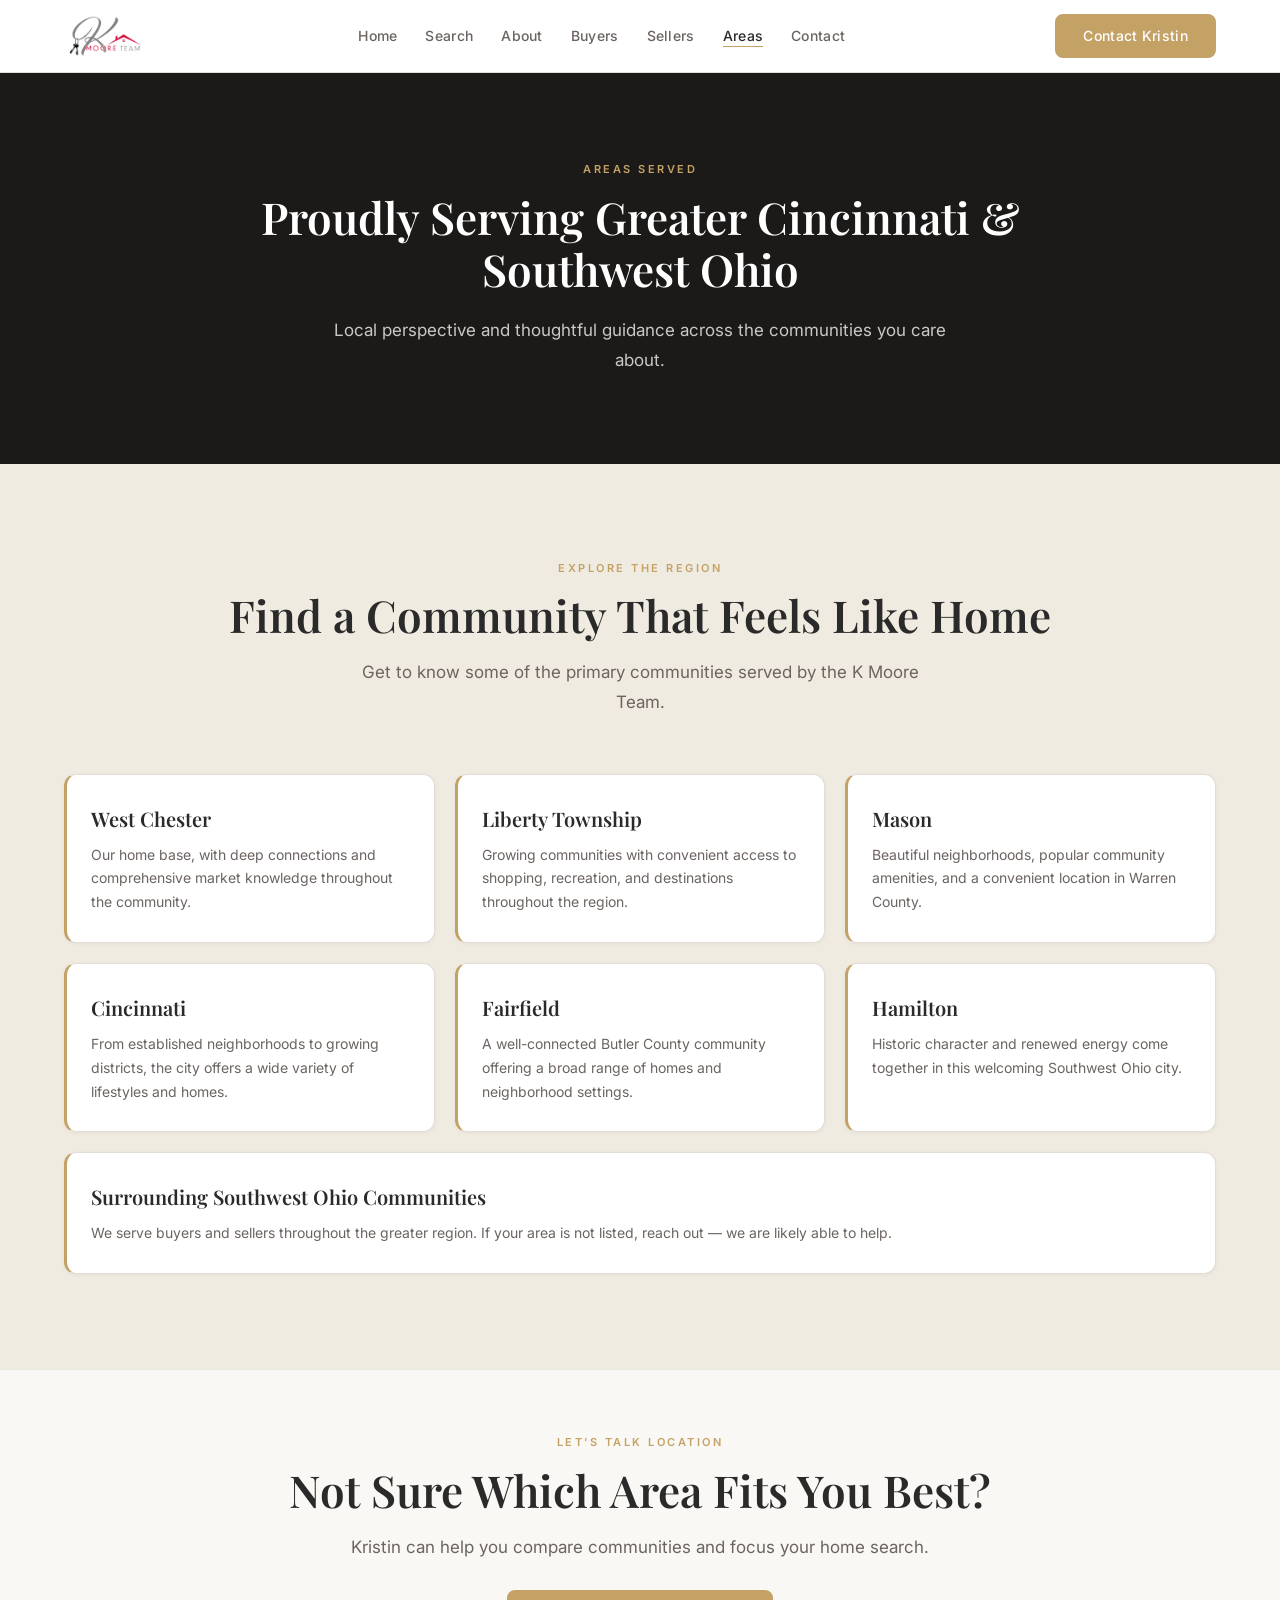
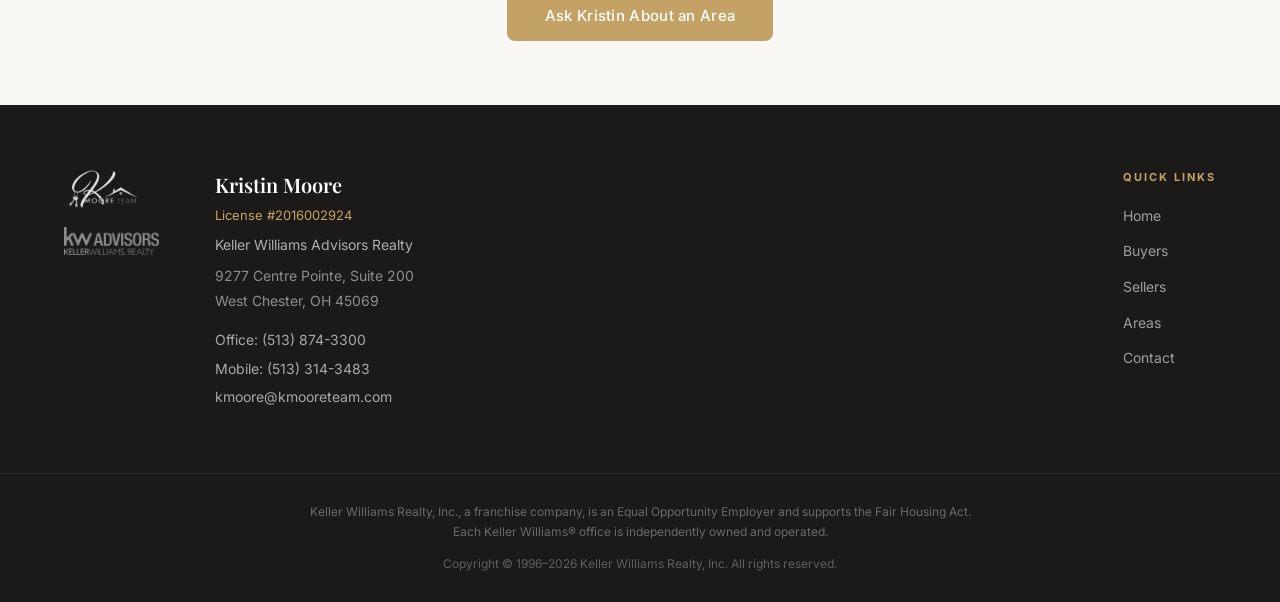
==== areas.html @ 72ccf0bd "restructure and home search upgrade" ====
<!DOCTYPE html>
<html lang="en">
<head>
  <meta charset="UTF-8"><meta name="viewport" content="width=device-width, initial-scale=1.0">
  <meta name="description" content="Explore the Greater Cincinnati and Southwest Ohio communities served by Kristin Moore and the K Moore Team.">
  <title>Areas Served | K Moore Team</title>
  <link rel="preconnect" href="https://fonts.googleapis.com"><link rel="preconnect" href="https://fonts.gstatic.com" crossorigin>
  <link href="https://fonts.googleapis.com/css2?family=Playfair+Display:wght@400;500;600;700&family=Inter:wght@300;400;500;600&display=swap" rel="stylesheet">
  <link rel="stylesheet" href="css/styles.css?v=20260805-1">
</head>
<body>
  <header class="header" id="header"><div class="container header__inner">
    <a href="index.html#home" class="header__logo" aria-label="K Moore Team — Home"><img src="Assets/KmooreteamLogo.png" alt="K Moore Team" class="logo-img"></a>
    <nav class="nav" id="nav" aria-label="Main navigation"><ul class="nav__list"><li><a href="index.html#home" class="nav__link">Home</a></li><li><a href="index.html#search" class="nav__link">Search</a></li><li><a href="index.html#about" class="nav__link">About</a></li><li><a href="buyers.html" class="nav__link">Buyers</a></li><li><a href="sellers.html" class="nav__link">Sellers</a></li><li><a href="areas.html" class="nav__link" aria-current="page">Areas</a></li><li><a href="index.html#contact" class="nav__link">Contact</a></li></ul></nav>
    <a href="index.html#contact" class="btn btn--gold header__cta">Contact Kristin</a><button class="hamburger" id="hamburger" aria-label="Toggle navigation menu" aria-expanded="false" aria-controls="nav"><span class="hamburger__line"></span><span class="hamburger__line"></span><span class="hamburger__line"></span></button>
  </div></header>
  <main>
    <section class="page-hero"><div class="container"><p class="section__eyebrow">Areas Served</p><h1 class="section__title">Proudly Serving Greater Cincinnati &amp; Southwest Ohio</h1><p class="section__subtitle">Local perspective and thoughtful guidance across the communities you care about.</p></div></section>
    <section class="areas section section--alt"><div class="container">
      <div class="section__header"><p class="section__eyebrow">Explore the Region</p><h2 class="section__title">Find a Community That Feels Like Home</h2><p class="section__subtitle">Get to know some of the primary communities served by the K Moore Team.</p></div>
      <div class="areas__grid" role="list">
        <article class="area-card" role="listitem"><h3 class="area-card__name">West Chester</h3><p class="area-card__desc">Our home base, with deep connections and comprehensive market knowledge throughout the community.</p></article>
        <article class="area-card" role="listitem"><h3 class="area-card__name">Liberty Township</h3><p class="area-card__desc">Growing communities with convenient access to shopping, recreation, and destinations throughout the region.</p></article>
        <article class="area-card" role="listitem"><h3 class="area-card__name">Mason</h3><p class="area-card__desc">Beautiful neighborhoods, popular community amenities, and a convenient location in Warren County.</p></article>
        <article class="area-card" role="listitem"><h3 class="area-card__name">Cincinnati</h3><p class="area-card__desc">From established neighborhoods to growing districts, the city offers a wide variety of lifestyles and homes.</p></article>
        <article class="area-card" role="listitem"><h3 class="area-card__name">Fairfield</h3><p class="area-card__desc">A well-connected Butler County community offering a broad range of homes and neighborhood settings.</p></article>
        <article class="area-card" role="listitem"><h3 class="area-card__name">Hamilton</h3><p class="area-card__desc">Historic character and renewed energy come together in this welcoming Southwest Ohio city.</p></article>
        <article class="area-card area-card--wide" role="listitem"><h3 class="area-card__name">Surrounding Southwest Ohio Communities</h3><p class="area-card__desc">We serve buyers and sellers throughout the greater region. If your area is not listed, reach out — we are likely able to help.</p></article>
      </div>
    </div></section>
    <section class="page-cta"><div class="container"><p class="section__eyebrow">Let’s Talk Location</p><h2 class="section__title">Not Sure Which Area Fits You Best?</h2><p class="section__subtitle">Kristin can help you compare communities and focus your home search.</p><a href="index.html#contact" class="btn btn--gold btn--lg">Ask Kristin About an Area</a></div></section>
  </main>
  <footer class="footer" aria-label="Site footer"><div class="footer__main"><div class="container footer__main-inner">
    <div class="footer__col footer__col--brand"><img src="Assets/KmooreteamLogo.png" alt="K Moore Team" class="footer__logo"><img src="Assets/KellerWilliamsLogo.png" alt="Keller Williams Advisors Realty" class="footer__kw-logo"></div>
    <div class="footer__col footer__col--info"><p class="footer__agent-name">Kristin Moore</p><p class="footer__license">License #2016002924</p><p class="footer__brokerage">Keller Williams Advisors Realty</p><address class="footer__address">9277 Centre Pointe, Suite 200<br>West Chester, OH 45069</address><div class="footer__contact-links"><a href="tel:5138743300">Office: (513) 874-3300</a><a href="tel:5133143483">Mobile: (513) 314-3483</a><a href="mailto:kmoore@kmooreteam.com">kmoore@kmooreteam.com</a></div></div>
    <div class="footer__col footer__col--links"><h2 class="footer__links-title">Quick Links</h2><ul class="footer__links"><li><a href="index.html">Home</a></li><li><a href="buyers.html">Buyers</a></li><li><a href="sellers.html">Sellers</a></li><li><a href="areas.html">Areas</a></li><li><a href="index.html#contact">Contact</a></li></ul></div>
  </div></div><div class="footer__bottom"><div class="container footer__bottom-inner"><p class="footer__legal">Keller Williams Realty, Inc., a franchise company, is an Equal Opportunity Employer and supports the Fair Housing Act. Each Keller Williams® office is independently owned and operated.</p><p class="footer__copyright">Copyright &copy; 1996&ndash;2026 Keller Williams Realty, Inc. All rights reserved.</p></div></div></footer>
  <script src="js/main.js?v=20260805-1"></script>
</body>
</html>
---- css/styles.css ----
/* ================================================
   K MOORE TEAM — Main Stylesheet
   Fonts: Playfair Display (headings) + Inter (body)
   Colors: cream / warm beige / charcoal / muted gold
================================================ */

/* ================================================
   CSS CUSTOM PROPERTIES
================================================ */
:root {
  /* Palette */
  --cream:         #FAF8F4;
  --beige:         #F0EBE1;
  --white:         #FFFFFF;
  --charcoal:      #2A2A2A;
  --dark:          #1C1A18;
  --text-primary:  #2A2A2A;
  --text-secondary:#6B6460;
  --text-muted:    #9E9A97;
  --border:        #E2DDD6;
  --gold:          #C4A265;
  --gold-hover:    #A8894F;
  --gold-light:    #EFE3CB;

  /* Shadows */
  --shadow-xs: 0 1px 4px  rgba(0,0,0,0.05);
  --shadow-sm: 0 2px 10px rgba(0,0,0,0.07);
  --shadow-md: 0 4px 24px rgba(0,0,0,0.09);
  --shadow-lg: 0 8px 48px rgba(0,0,0,0.13);

  /* Typography */
  --font-display: 'Playfair Display', Georgia, 'Times New Roman', serif;
  --font-body:    'Inter', system-ui, -apple-system, sans-serif;

  /* Layout */
  --max-width:      1200px;
  --gutter:         24px;
  --section-y:      96px;
  --radius:         12px;
  --radius-sm:      8px;
  --radius-lg:      20px;

  /* Motion */
  --ease:           0.25s ease;
}

/* ================================================
   RESET & BASE
================================================ */
*, *::before, *::after { box-sizing: border-box; margin: 0; padding: 0; }

html { scroll-behavior: smooth; font-size: 16px; }

body {
  font-family: var(--font-body);
  color: var(--text-primary);
  background-color: var(--cream);
  line-height: 1.6;
  -webkit-font-smoothing: antialiased;
  -moz-osx-font-smoothing: grayscale;
}

img { display: block; max-width: 100%; height: auto; }

a { color: inherit; text-decoration: none; }

ul { list-style: none; }

/* ================================================
   UTILITY CLASSES
================================================ */
.container {
  max-width: var(--max-width);
  margin-inline: auto;
  padding-inline: var(--gutter);
}

.section { padding-block: var(--section-y); }

.section--alt { background-color: var(--beige); }

.section--image-bg {
  --bg-shift: 0px;
  position: relative;
  isolation: isolate;
  overflow: hidden;
  background-color: var(--dark);
  background-image: url('../Assets/housePicture1.png?v=20260520-2');
  background-size: cover;
  background-position: center;
}

.section--image-bg::before {
  content: '';
  position: absolute;
  inset: -48px 0;
  z-index: 0;
  background-image: url('../Assets/housePicture1.png?v=20260520-2');
  background-size: cover;
  background-position: center;
  transform: translate3d(0, var(--bg-shift), 0) scale(1.08);
  transition: transform 0.08s linear;
  will-change: transform;
}

.section--image-bg::after {
  content: '';
  position: absolute;
  inset: 0;
  z-index: 1;
  background:
    linear-gradient(90deg, rgba(28,26,24,0.76), rgba(28,26,24,0.34)),
    rgba(28,26,24,0.18);
}

.section--image-bg > * {
  position: relative;
  z-index: 2;
}

/* Eyebrow label above section titles */
.section__eyebrow {
  font-family: var(--font-body);
  font-size: 11px;
  font-weight: 600;
  letter-spacing: 2.5px;
  text-transform: uppercase;
  color: var(--gold);
  margin-bottom: 12px;
  display: block;
}

.section__title {
  font-family: var(--font-display);
  font-size: clamp(26px, 3.5vw, 44px);
  font-weight: 600;
  color: var(--charcoal);
  line-height: 1.2;
  margin-bottom: 16px;
}

.section__subtitle {
  font-size: 17px;
  color: var(--text-secondary);
  line-height: 1.75;
  max-width: 580px;
}

.section--image-bg .section__title { color: var(--white); }
.section--image-bg .section__subtitle { color: rgba(255,255,255,0.78); }

.section__header {
  text-align: center;
  margin-bottom: 56px;
}
.section__header .section__subtitle { margin-inline: auto; }

.section__cta {
  text-align: center;
  margin-top: 48px;
}

/* ================================================
   BUTTONS
================================================ */
.btn {
  display: inline-flex;
  align-items: center;
  justify-content: center;
  gap: 8px;
  padding: 13px 26px;
  font-family: var(--font-body);
  font-size: 14px;
  font-weight: 500;
  letter-spacing: 0.3px;
  border-radius: var(--radius-sm);
  border: 2px solid transparent;
  cursor: pointer;
  transition: background-color var(--ease), border-color var(--ease),
              color var(--ease), transform var(--ease), box-shadow var(--ease);
  white-space: nowrap;
  text-decoration: none;
  line-height: 1;
}

.btn--gold {
  background-color: var(--gold);
  color: var(--white);
  border-color: var(--gold);
}
.btn--gold:hover,
.btn--gold:focus-visible {
  background-color: var(--gold-hover);
  border-color: var(--gold-hover);
  transform: translateY(-1px);
  box-shadow: var(--shadow-md);
}

.btn--outline {
  background-color: transparent;
  color: var(--charcoal);
  border-color: var(--charcoal);
}
.btn--outline:hover,
.btn--outline:focus-visible {
  background-color: var(--charcoal);
  color: var(--white);
  transform: translateY(-1px);
}

.btn--lg {
  padding: 16px 36px;
  font-size: 15px;
}

.btn--full { width: 100%; }

/* ================================================
   HEADER
================================================ */
.header {
  position: sticky;
  top: 0;
  z-index: 200;
  background-color: var(--white);
  border-bottom: 1px solid var(--border);
  transition: box-shadow var(--ease);
}
.header.scrolled { box-shadow: var(--shadow-md); }

.header__inner {
  display: flex;
  align-items: center;
  justify-content: space-between;
  height: 72px;
  gap: 20px;
}

.header__logo { flex-shrink: 0; }

.logo-img {
  height: 42px;
  width: auto;
  display: block;
}

/* Nav */
.nav__list {
  display: flex;
  align-items: center;
  gap: 28px;
}

.nav__link {
  font-size: 14px;
  font-weight: 500;
  color: var(--text-secondary);
  letter-spacing: 0.3px;
  position: relative;
  transition: color var(--ease);
}
.nav__link::after {
  content: '';
  position: absolute;
  left: 0;
  bottom: -3px;
  width: 0;
  height: 1px;
  background-color: var(--gold);
  transition: width var(--ease);
}
.nav__link:hover,
.nav__link:focus-visible { color: var(--charcoal); }
.nav__link[aria-current="page"] { color: var(--charcoal); }
.nav__link[aria-current="page"]::after { width: 100%; }
.nav__link:hover::after  { width: 100%; }

.header__cta { flex-shrink: 0; }

/* Hamburger (hidden on desktop) */
.hamburger {
  display: none;
  flex-direction: column;
  justify-content: center;
  gap: 5px;
  background: none;
  border: none;
  cursor: pointer;
  padding: 8px;
  border-radius: var(--radius-sm);
  transition: background-color var(--ease);
}
.hamburger:hover { background-color: var(--beige); }

.hamburger__line {
  display: block;
  width: 22px;
  height: 2px;
  background-color: var(--charcoal);
  border-radius: 2px;
  transition: transform var(--ease), opacity var(--ease);
}
/* Animated X state */
.hamburger.is-open .hamburger__line:nth-child(1) { transform: translateY(7px) rotate(45deg); }
.hamburger.is-open .hamburger__line:nth-child(2) { opacity: 0; }
.hamburger.is-open .hamburger__line:nth-child(3) { transform: translateY(-7px) rotate(-45deg); }

/* ================================================
   HERO
================================================ */
.hero {
  background-color: var(--cream);
  padding-block: 80px 72px;
  overflow: hidden;
}

.hero__inner {
  display: grid;
  grid-template-columns: 1fr 1fr;
  gap: 72px;
  align-items: center;
}

.hero__eyebrow {
  font-size: 11px;
  font-weight: 600;
  letter-spacing: 2.5px;
  text-transform: uppercase;
  color: var(--gold);
  margin-bottom: 20px;
}

.hero__headline {
  font-family: var(--font-display);
  font-size: clamp(30px, 4vw, 54px);
  font-weight: 600;
  color: var(--charcoal);
  line-height: 1.15;
  margin-bottom: 20px;
}

.hero__sub {
  font-size: 17px;
  color: var(--text-secondary);
  line-height: 1.8;
  max-width: 480px;
  margin-bottom: 36px;
}

.hero__ctas {
  display: flex;
  flex-wrap: wrap;
  gap: 14px;
}

/* Image column */
.hero__image-col { position: relative; }

.hero__image-wrap {
  position: relative;
  /* Offset gold accent block behind the image */
  padding: 0 24px 24px 0;
}
.hero__image-wrap::after {
  content: '';
  position: absolute;
  right: 0;
  bottom: 0;
  width: calc(100% - 24px);
  height: calc(100% - 24px);
  background-color: var(--gold-light);
  border-radius: var(--radius-lg);
  z-index: 0;
}

.hero__image-frame {
  position: relative;
  z-index: 1;
  border-radius: var(--radius-lg);
  overflow: hidden;
  box-shadow: var(--shadow-lg);
  aspect-ratio: 3 / 4;
  max-height: 540px;
}

.hero__photo {
  width: 100%;
  height: 100%;
  object-fit: cover;
  object-position: center top;
}

/* KW logo badge */
.hero__kw-badge {
  position: absolute;
  bottom: 40px;
  left: -16px;
  z-index: 2;
  background: var(--white);
  border-radius: var(--radius);
  padding: 12px 16px;
  box-shadow: var(--shadow-md);
  border: 1px solid var(--border);
}
.hero__kw-logo {
  height: 30px;
  width: auto;
}

/* ================================================
   TRUST STRIP
================================================ */
.trust-strip {
  background-color: var(--charcoal);
  padding-block: 28px;
}

.trust-strip__inner {
  display: flex;
  align-items: center;
  justify-content: center;
  flex-wrap: wrap;
  gap: 0;
}

.trust-strip__item {
  display: flex;
  flex-direction: column;
  align-items: center;
  padding: 10px 36px;
  text-align: center;
}

.trust-strip__label {
  font-size: 10px;
  font-weight: 700;
  letter-spacing: 2px;
  text-transform: uppercase;
  color: var(--gold);
  margin-bottom: 4px;
}

.trust-strip__value {
  font-size: 15px;
  color: var(--white);
  font-weight: 400;
  transition: color var(--ease);
}
a.trust-strip__value:hover { color: var(--gold); }

.trust-strip__divider {
  width: 1px;
  height: 36px;
  background-color: rgba(255,255,255,0.15);
  flex-shrink: 0;
}

/* ================================================
   ABOUT
================================================ */
.about { background-color: var(--cream); }

.about__inner {
  display: grid;
  grid-template-columns: 1fr 1.35fr;
  gap: 80px;
  align-items: center;
}

/* Photo */
.about__media { position: relative; }

.about__photo-wrap {
  border-radius: var(--radius-lg);
  overflow: hidden;
  box-shadow: var(--shadow-lg);
  aspect-ratio: 3 / 4;
  max-height: 480px;
}

.about__photo {
  width: 100%;
  height: 100%;
  object-fit: cover;
  object-position: center top;
}

.about__logo-badge {
  position: absolute;
  bottom: -18px;
  right: -18px;
  background: var(--white);
  border-radius: var(--radius);
  padding: 14px 18px;
  box-shadow: var(--shadow-md);
  border: 1px solid var(--border);
}
.about__team-logo {
  height: 34px;
  width: auto;
}

/* Content */
.about__text {
  font-size: 17px;
  color: var(--text-secondary);
  line-height: 1.85;
  margin-bottom: 36px;
}

.about__pillars {
  display: flex;
  gap: 28px;
  padding-block: 24px;
  border-block: 1px solid var(--border);
  margin-bottom: 36px;
}

.about__pillar {
  display: flex;
  flex: 1;
  flex-direction: column;
  gap: 4px;
  min-width: 0;
}

.about__pillar-value {
  font-family: var(--font-display);
  font-size: clamp(22px, 2.7vw, 32px);
  font-weight: 600;
  color: var(--gold);
  line-height: 1.1;
  white-space: nowrap;
}
.about__pillar-label {
  font-size: 12px;
  color: var(--text-muted);
  letter-spacing: 0.5px;
  text-transform: uppercase;
}

/* ================================================
   CARDS  (shared: buyers & sellers)
================================================ */
.cards {
  display: grid;
  grid-template-columns: repeat(auto-fit, minmax(260px, 1fr));
  gap: 24px;
}

.card {
  background: var(--white);
  border-radius: var(--radius);
  padding: 36px 28px;
  border: 1px solid var(--border);
  box-shadow: var(--shadow-xs);
  transition: transform var(--ease), box-shadow var(--ease), border-color var(--ease);
}
.card:hover {
  transform: translateY(-5px);
  box-shadow: var(--shadow-lg);
  border-color: var(--gold-light);
}

/* Large decorative number */
.card__num {
  display: block;
  font-family: var(--font-display);
  font-size: 52px;
  font-weight: 700;
  color: var(--gold-light);
  line-height: 1;
  margin-bottom: 16px;
  user-select: none;
}

.card__title {
  font-family: var(--font-display);
  font-size: 20px;
  font-weight: 600;
  color: var(--charcoal);
  margin-bottom: 12px;
  line-height: 1.3;
}

.card__text {
  font-size: 15px;
  color: var(--text-secondary);
  line-height: 1.75;
}

/* Sellers section sits on cream background — give cards a beige tint for contrast */
.sellers .card { background: var(--beige); }
.sellers .card:hover { background: var(--white); }

/* ================================================
   AREAS
================================================ */
.areas__grid {
  display: grid;
  grid-template-columns: repeat(3, 1fr);
  gap: 20px;
}

.area-card {
  background: var(--white);
  border-radius: var(--radius);
  padding: 28px 24px;
  border: 1px solid var(--border);
  border-left: 3px solid var(--gold);
  box-shadow: var(--shadow-xs);
  transition: transform var(--ease), box-shadow var(--ease);
}
.area-card:hover {
  transform: translateY(-3px);
  box-shadow: var(--shadow-md);
}

.area-card--wide { grid-column: 1 / -1; }

.area-card__name {
  font-family: var(--font-display);
  font-size: 20px;
  font-weight: 600;
  color: var(--charcoal);
  margin-bottom: 8px;
}

.area-card__desc {
  font-size: 14px;
  color: var(--text-secondary);
  line-height: 1.7;
}

/* ================================================
   APP / QR SECTION
================================================ */
.app-section {
  background: linear-gradient(135deg, #2A2A2A 0%, #3D3228 100%);
  color: var(--white);
}

.app-section__inner {
  display: grid;
  grid-template-columns: 1fr auto;
  gap: 80px;
  align-items: center;
}

.app-section .section__eyebrow { color: var(--gold); }
.app-section .section__title   { color: var(--white); }

.app-section__text {
  font-size: 17px;
  color: rgba(255,255,255,0.72);
  line-height: 1.85;
  margin-bottom: 28px;
}

.app-section__features {
  display: flex;
  flex-direction: column;
  gap: 10px;
}
.app-section__features li {
  display: flex;
  align-items: center;
  gap: 10px;
  font-size: 15px;
  color: rgba(255,255,255,0.82);
}
.app-section__features li::before {
  content: '';
  flex-shrink: 0;
  width: 6px;
  height: 6px;
  border-radius: 50%;
  background-color: var(--gold);
}

/* QR card */
.app-section__qr-col { text-align: center; }

.app-section__qr-frame {
  display: inline-block;
  background: var(--white);
  border-radius: var(--radius);
  padding: 20px;
  box-shadow: var(--shadow-lg);
}
.app-section__qr-img {
  width: 180px;
  height: 180px;
  display: block;
}

.app-section__qr-caption {
  margin-top: 14px;
  font-size: 12px;
  font-weight: 600;
  letter-spacing: 1.5px;
  text-transform: uppercase;
  color: rgba(255,255,255,0.5);
}

/* ================================================
   CONTACT
================================================ */
.contact__inner {
  display: grid;
  grid-template-columns: 1fr 1.2fr;
  gap: 80px;
  align-items: start;
}

/* Agent info card */
.contact__agent-card {
  display: flex;
  align-items: center;
  gap: 16px;
  margin-block: 24px 28px;
  padding: 18px 20px;
  background: var(--white);
  border-radius: var(--radius);
  border: 1px solid var(--border);
  box-shadow: var(--shadow-xs);
}

.contact__headshot {
  width: 60px;
  height: 60px;
  border-radius: 50%;
  object-fit: cover;
  object-position: center top;
  flex-shrink: 0;
  border: 2px solid var(--gold-light);
}

.contact__agent-name {
  font-family: var(--font-display);
  font-size: 19px;
  font-weight: 600;
  color: var(--charcoal);
  margin-bottom: 2px;
}
.contact__agent-title {
  font-size: 13px;
  color: var(--text-secondary);
}

/* Detail list */
.contact__details {
  display: flex;
  flex-direction: column;
  gap: 14px;
  margin-bottom: 28px;
}
.contact__details li {
  display: flex;
  align-items: flex-start;
  gap: 14px;
}

.contact__detail-label {
  font-size: 10px;
  font-weight: 700;
  letter-spacing: 1.5px;
  text-transform: uppercase;
  color: var(--gold);
  min-width: 72px;
  padding-top: 3px;
  flex-shrink: 0;
}
.contact__detail-value {
  font-size: 15px;
  color: var(--text-primary);
  line-height: 1.6;
}

.contact__link { transition: color var(--ease); }
.contact__link:hover { color: var(--gold); }

.contact__kw-link {
  font-size: 14px;
  font-weight: 500;
  color: var(--gold);
  transition: opacity var(--ease);
  display: inline-block;
}
.contact__kw-link:hover { opacity: 0.72; }

/* Form wrapper */
.contact__form-wrap {
  background: var(--white);
  border-radius: var(--radius);
  padding: 40px;
  box-shadow: var(--shadow-md);
  border: 1px solid var(--border);
}

.contact__form-note {
  font-size: 13px;
  color: var(--text-secondary);
  margin-bottom: 24px;
  padding: 11px 14px;
  background: var(--beige);
  border-radius: var(--radius-sm);
  border-left: 3px solid var(--gold);
  line-height: 1.5;
}

/* Form fields */
.form__row {
  display: grid;
  grid-template-columns: 1fr 1fr;
  gap: 16px;
}

.form__group {
  display: flex;
  flex-direction: column;
  gap: 6px;
  margin-bottom: 16px;
}

.form__label {
  font-size: 13px;
  font-weight: 600;
  color: var(--charcoal);
  letter-spacing: 0.2px;
}
.form__required { color: var(--gold); }

.form__input,
.form__textarea {
  padding: 11px 14px;
  border: 1.5px solid var(--border);
  border-radius: var(--radius-sm);
  font-family: var(--font-body);
  font-size: 15px;
  color: var(--text-primary);
  background: var(--cream);
  outline: none;
  appearance: none;
  -webkit-appearance: none;
  transition: border-color var(--ease), box-shadow var(--ease), background var(--ease);
}
.form__input:focus,
.form__textarea:focus {
  border-color: var(--gold);
  box-shadow: 0 0 0 3px rgba(196,162,101,0.14);
  background: var(--white);
}
.form__input::placeholder,
.form__textarea::placeholder {
  color: var(--text-muted);
}
.form__textarea {
  resize: vertical;
  min-height: 100px;
  line-height: 1.6;
}

/* States set by JS validation */
.form__input.is-invalid,
.form__textarea.is-invalid {
  border-color: #b94444;
  box-shadow: 0 0 0 3px rgba(185,68,68,0.1);
}

/* Checkboxes */
.form__checkbox-group { margin-bottom: 14px; }

.form__checkbox-label {
  display: flex;
  align-items: flex-start;
  gap: 11px;
  cursor: pointer;
}

.form__checkbox {
  margin-top: 3px;
  width: 17px;
  height: 17px;
  flex-shrink: 0;
  accent-color: var(--gold);
  cursor: pointer;
}

.form__checkbox-text {
  font-size: 13px;
  color: var(--text-secondary);
  line-height: 1.65;
}

.form__link {
  color: var(--gold);
  text-decoration: underline;
  transition: opacity var(--ease);
}
.form__link:hover { opacity: 0.72; }

.form__error {
  font-size: 13px;
  color: #b94444;
  margin-bottom: 14px;
  padding: 10px 14px;
  background: #fff4f4;
  border-radius: var(--radius-sm);
  border-left: 3px solid #b94444;
}

/* ================================================
   FOOTER
================================================ */
.footer { background-color: var(--dark); }

.footer__main { border-bottom: 1px solid rgba(255,255,255,0.08); }

.footer__main-inner {
  display: grid;
  grid-template-columns: auto 1fr auto;
  gap: 56px;
  padding-block: 64px;
}

/* Brand column */
.footer__col--brand {
  display: flex;
  flex-direction: column;
  gap: 18px;
  align-items: flex-start;
}

.footer__logo {
  height: 40px;
  width: auto;
  /* Invert to white so logo shows on dark background */
  filter: brightness(0) invert(1);
  opacity: 0.88;
}
.footer__kw-logo {
  height: 28px;
  width: auto;
  filter: brightness(0) invert(1);
  opacity: 0.5;
}

/* Info column */
.footer__agent-name {
  font-family: var(--font-display);
  font-size: 20px;
  font-weight: 600;
  color: var(--white);
  margin-bottom: 4px;
}
.footer__license {
  font-size: 13px;
  color: var(--gold);
  margin-bottom: 8px;
}
.footer__brokerage {
  font-size: 14px;
  color: rgba(255,255,255,0.65);
  margin-bottom: 8px;
}
.footer__address {
  font-style: normal;
  font-size: 14px;
  color: rgba(255,255,255,0.5);
  line-height: 1.75;
  margin-bottom: 16px;
}
.footer__contact-links {
  display: flex;
  flex-direction: column;
  gap: 6px;
}
.footer__contact-links a {
  font-size: 14px;
  color: rgba(255,255,255,0.62);
  transition: color var(--ease);
}
.footer__contact-links a:hover { color: var(--gold); }

/* Links column */
.footer__links-title {
  font-size: 11px;
  font-weight: 700;
  letter-spacing: 2px;
  text-transform: uppercase;
  color: var(--gold);
  margin-bottom: 16px;
}
.footer__links {
  display: flex;
  flex-direction: column;
  gap: 10px;
}
.footer__links a {
  font-size: 14px;
  color: rgba(255,255,255,0.58);
  transition: color var(--ease);
}
.footer__links a:hover { color: var(--white); }

/* Bottom bar */
.footer__bottom { padding-block: 28px; }

.footer__bottom-inner {
  display: flex;
  flex-direction: column;
  align-items: center;
  gap: 12px;
  text-align: center;
}

.footer__legal {
  font-size: 12px;
  color: rgba(255,255,255,0.35);
  line-height: 1.7;
  max-width: 680px;
}
.footer__copyright {
  font-size: 12px;
  color: rgba(255,255,255,0.3);
}

.footer__legal-links {
  display: flex;
  flex-wrap: wrap;
  justify-content: center;
  gap: 6px 18px;
}
.footer__legal-links a {
  font-size: 12px;
  color: rgba(255,255,255,0.35);
  transition: color var(--ease);
}
.footer__legal-links a:hover { color: var(--gold); }

/* ================================================
   HOME SEARCH SECTION
================================================ */

/* Screen-reader only utility (used for the hidden search label) */
.sr-only {
  position: absolute;
  width: 1px;
  height: 1px;
  padding: 0;
  margin: -1px;
  overflow: hidden;
  clip: rect(0,0,0,0);
  white-space: nowrap;
  border: 0;
}

.search-section {
  z-index: 5;
  overflow: visible;
  padding-block: 64px;
  /* Slightly less vertical space — it's a utility widget, not a full narrative section */
}

/* Keep the search background contained while allowing its dropdown to escape
   the section and layer above the content that follows. */
.search-section::before { display: none; }

.search-section__inner {
  display: flex;
  flex-direction: column;
  align-items: center;
  gap: 28px;
  text-align: center;
}

.search-section__title {
  font-family: var(--font-display);
  font-size: clamp(24px, 3vw, 38px);
  font-weight: 600;
  color: var(--white);
  line-height: 1.2;
  margin-bottom: 10px;
}

.search-section__sub {
  font-size: 16px;
  color: rgba(255,255,255,0.78);
  line-height: 1.7;
  max-width: 520px;
  margin-inline: auto;
}

/* Search card */
.search-card {
  width: 100%;
  max-width: 760px;
  background: rgba(250,248,244,0.94);
  border: 1px solid rgba(255,255,255,0.42);
  border-radius: var(--radius-lg);
  padding: 32px 36px;
  box-shadow: var(--shadow-md);
  backdrop-filter: blur(8px);
  display: flex;
  flex-direction: column;
  gap: 20px;
}

/* BUY / RENT toggle */
.search-toggle {
  display: flex;
  align-items: center;
  gap: 0;
  background: var(--white);
  border: 1.5px solid var(--border);
  border-radius: 40px;
  padding: 4px;
  width: fit-content;
}

.search-toggle__btn {
  font-family: var(--font-body);
  font-size: 13px;
  font-weight: 600;
  letter-spacing: 0.8px;
  text-transform: uppercase;
  padding: 8px 28px;
  border-radius: 40px;
  border: none;
  background: transparent;
  color: var(--text-secondary);
  cursor: pointer;
  transition: background-color var(--ease), color var(--ease), box-shadow var(--ease);
  line-height: 1;
}
.search-toggle__btn:hover {
  color: var(--charcoal);
}
.search-toggle__btn.is-active {
  background-color: var(--gold);
  color: var(--white);
  box-shadow: var(--shadow-sm);
}
.search-toggle__btn.is-active:hover {
  background-color: var(--gold-hover);
}

/* Input + button row */
.search-field-row {
  display: flex;
  gap: 12px;
  align-items: flex-start;
}

.search-autocomplete {
  position: relative;
  flex: 1;
  min-width: 0;
}

.search-autocomplete__icon {
  position: absolute;
  z-index: 2;
  top: 50%;
  left: 17px;
  width: 19px;
  height: 19px;
  color: var(--gold-hover);
  pointer-events: none;
  transform: translateY(-50%);
}
.search-autocomplete__icon svg {
  display: block;
  width: 100%;
  height: 100%;
  fill: currentColor;
}

.search-input {
  width: 100%;
  padding: 14px 48px 14px 48px;
  border: 1.5px solid var(--border);
  border-radius: var(--radius-sm);
  font-family: var(--font-body);
  font-size: 15px;
  color: var(--text-primary);
  background: var(--white);
  outline: none;
  appearance: none;
  -webkit-appearance: none;
  /* Remove the default search-input clear button in WebKit */
  -webkit-search-cancel-button: none;
  transition: border-color var(--ease), box-shadow var(--ease);
  min-width: 0; /* allows flex shrink on mobile */
}
.search-input:focus {
  border-color: var(--gold);
  box-shadow: 0 0 0 3px rgba(196,162,101,0.14);
}
.search-input::placeholder { color: var(--text-muted); }

.search-autocomplete__spinner {
  position: absolute;
  z-index: 2;
  top: 17px;
  right: 17px;
  display: none;
  width: 16px;
  height: 16px;
  border: 2px solid var(--gold-light);
  border-top-color: var(--gold-hover);
  border-radius: 50%;
  animation: search-spin 0.7s linear infinite;
}
.search-autocomplete.is-loading .search-autocomplete__spinner { display: block; }

@keyframes search-spin { to { transform: rotate(360deg); } }

.search-suggestions {
  position: absolute;
  z-index: 20;
  top: calc(100% + 10px);
  left: 0;
  width: 100%;
  max-height: 350px;
  overflow-y: auto;
  padding: 8px;
  text-align: left;
  background: rgba(255,255,255,0.99);
  border: 1px solid var(--border);
  border-radius: 14px;
  box-shadow: 0 18px 48px rgba(28,26,24,0.2);
  overscroll-behavior: contain;
  overscroll-behavior-y: contain;
  scrollbar-gutter: stable;
  touch-action: pan-y;
}
.search-suggestions[hidden] { display: none; }

.search-suggestions__group + .search-suggestions__group {
  margin-top: 5px;
  padding-top: 5px;
  border-top: 1px solid var(--border);
}

.search-suggestions__heading {
  padding: 8px 12px 5px;
  font-size: 10px;
  font-weight: 700;
  letter-spacing: 1.5px;
  text-transform: uppercase;
  color: var(--text-muted);
}

.search-suggestion {
  display: grid;
  grid-template-columns: 34px minmax(0, 1fr);
  gap: 11px;
  align-items: center;
  width: 100%;
  padding: 10px 12px;
  border: 0;
  border-radius: 9px;
  text-align: left;
  color: var(--text-primary);
  background: transparent;
  cursor: pointer;
  transition: background-color var(--ease), color var(--ease);
}
.search-suggestion:hover,
.search-suggestion.is-active {
  color: var(--charcoal);
  background: var(--gold-light);
}

.search-suggestion__icon {
  display: grid;
  place-items: center;
  width: 34px;
  height: 34px;
  border-radius: 50%;
  color: var(--gold-hover);
  background: var(--cream);
  font-size: 15px;
  font-weight: 600;
}
.search-suggestion.is-active .search-suggestion__icon,
.search-suggestion:hover .search-suggestion__icon { background: var(--white); }

.search-suggestion__copy { min-width: 0; }
.search-suggestion__label {
  display: block;
  overflow: hidden;
  font-size: 14px;
  font-weight: 600;
  line-height: 1.35;
  white-space: nowrap;
  text-overflow: ellipsis;
}
.search-suggestion__meta {
  display: block;
  margin-top: 2px;
  overflow: hidden;
  font-size: 11px;
  color: var(--text-muted);
  white-space: nowrap;
  text-overflow: ellipsis;
}

.search-suggestions__empty {
  padding: 20px 16px;
  text-align: center;
  font-size: 13px;
  line-height: 1.6;
  color: var(--text-secondary);
}

.search-suggestions__credit {
  padding: 8px 12px 4px;
  text-align: right;
  font-size: 9px;
  color: var(--text-muted);
}

.search-btn {
  flex-shrink: 0;
  padding: 14px 32px;
  font-size: 15px;
}

/* Note below the card */
.search-note {
  font-size: 13px;
  color: rgba(255,255,255,0.66);
  text-align: center;
}

/* ================================================
   RESPONSIVE — TABLET  (≤ 1024px)
================================================ */
@media (max-width: 1024px) {
  :root { --section-y: 72px; }

  .hero__inner   { gap: 48px; }
  .about__inner  { gap: 48px; }
  .contact__inner { gap: 48px; }

  .footer__main-inner {
    grid-template-columns: 1fr 1fr;
    gap: 40px;
  }
  /* Brand row spans full width */
  .footer__col--brand {
    grid-column: 1 / -1;
    flex-direction: row;
    align-items: center;
  }
}

/* ================================================
   RESPONSIVE — MOBILE  (≤ 768px)
================================================ */
@media (max-width: 768px) {
  :root {
    --section-y: 56px;
    --gutter: 18px;
  }

  /* Header: show hamburger, hide desktop nav & CTA button */
  .hamburger   { display: flex; }
  .header__cta { display: none; }

  /* Mobile nav: slides down from under header */
  .nav {
    position: fixed;
    top: 72px;
    left: 0;
    right: 0;
    background: var(--white);
    border-bottom: 1px solid var(--border);
    box-shadow: var(--shadow-md);
    opacity: 0;
    visibility: hidden;
    transform: translateY(-8px);
    transition: opacity var(--ease), visibility var(--ease), transform var(--ease);
    z-index: 199;
  }
  .nav.is-open {
    opacity: 1;
    visibility: visible;
    transform: translateY(0);
  }
  .nav__list {
    flex-direction: column;
    gap: 0;
    padding-block: 8px;
  }
  .nav__link {
    display: block;
    padding: 14px 24px;
    font-size: 16px;
    border-bottom: 1px solid var(--border);
  }
  .nav__list li:last-child .nav__link { border-bottom: none; }
  .nav__link::after { display: none; }

  /* Hero */
  .hero { padding-block: 48px 40px; }
  .hero__inner {
    grid-template-columns: 1fr;
    gap: 40px;
  }
  .hero__image-col {
    order: -1;
    max-width: 300px;
    margin-inline: auto;
  }
  .hero__image-wrap { padding: 0 16px 16px 0; }
  .hero__kw-badge   { left: -10px; bottom: 30px; }
  .hero__sub        { font-size: 16px; }

  /* Trust strip */
  .trust-strip__inner {
    flex-direction: column;
    gap: 0;
    align-items: stretch;
  }
  .trust-strip__divider {
    width: 100%;
    height: 1px;
  }
  .trust-strip__item { padding: 16px 24px; }

  /* Search section */
  .section--image-bg,
  .section--image-bg::before {
    background-position: 62% center;
  }
  .search-card { padding: 24px 20px; }
  .search-field-row { flex-direction: column; align-items: stretch; }
  .search-autocomplete { width: 100%; }
  .search-btn { width: 100%; }

  /* About */
  .about__inner { grid-template-columns: 1fr; gap: 40px; }
  .about__media { max-width: 280px; margin-inline: auto; }
  .about__logo-badge { right: -10px; bottom: -12px; }
  .about__pillars { gap: 20px; }

  /* Areas */
  .areas__grid { grid-template-columns: 1fr 1fr; }
  .area-card--wide { grid-column: 1 / -1; }

  /* App section */
  .app-section__inner {
    grid-template-columns: 1fr;
    gap: 40px;
    text-align: center;
  }
  .app-section__features { align-items: center; }

  /* Contact */
  .contact__inner { grid-template-columns: 1fr; gap: 40px; }
  .contact__form-wrap { padding: 28px 20px; }
  .form__row { grid-template-columns: 1fr; gap: 0; }

  /* Footer */
  .footer__main-inner {
    grid-template-columns: 1fr;
    gap: 32px;
    padding-block: 44px;
  }
  .footer__col--brand {
    flex-direction: column;
    align-items: flex-start;
  }
}

/* ================================================
   RESPONSIVE — SMALL MOBILE  (≤ 480px)
================================================ */
@media (max-width: 480px) {
  .hero__ctas { flex-direction: column; }
  .hero__ctas .btn { text-align: center; }

  .about__pillars { flex-direction: column; gap: 16px; }

  .areas__grid { grid-template-columns: 1fr; }

  .card { padding: 28px 20px; }
  .card__num { font-size: 40px; }

  .contact__agent-card { flex-direction: column; text-align: center; }

  .footer__legal-links { gap: 6px 12px; }
}

/* ================================================
   FOCUS STYLES (accessibility)
================================================ */
:focus-visible {
  outline: 2px solid var(--gold);
  outline-offset: 3px;
  border-radius: 3px;
}

/* ================================================
   TESTIMONIALS
================================================ */
.testimonials__grid {
  display: grid;
  grid-template-columns: repeat(3, minmax(0, 1fr));
  gap: 24px;
}

.testimonial-card {
  display: flex;
  flex-direction: column;
  min-height: 100%;
  margin: 0;
  padding: 32px;
  background: var(--white);
  border: 1px solid var(--border);
  border-radius: var(--radius);
  box-shadow: var(--shadow-xs);
}

.testimonial-card__stars {
  margin-bottom: 20px;
  color: var(--gold);
  font-size: 16px;
  letter-spacing: 4px;
}

.testimonial-card blockquote {
  flex: 1;
  margin: 0 0 28px;
  font-family: var(--font-display);
  font-size: 19px;
  line-height: 1.65;
  color: var(--charcoal);
}

.testimonial-card figcaption {
  display: flex;
  flex-direction: column;
  gap: 4px;
  padding-top: 20px;
  border-top: 1px solid var(--border);
}

.testimonial-card__name {
  font-size: 14px;
  font-weight: 600;
  color: var(--charcoal);
}

.testimonial-card__detail {
  font-size: 12px;
  color: var(--text-muted);
}

/* Interior page hero */
.page-hero {
  padding-block: 88px;
  text-align: center;
  background: var(--dark);
}

.page-hero .section__eyebrow { color: var(--gold); }
.page-hero .section__title {
  max-width: 820px;
  margin-inline: auto;
  color: var(--white);
}
.page-hero .section__subtitle {
  max-width: 660px;
  margin: 20px auto 0;
  color: rgba(255,255,255,0.76);
}

.page-cta {
  padding-block: 64px;
  text-align: center;
  background: var(--cream);
}
.page-cta .section__title { margin-bottom: 16px; }
.page-cta .section__subtitle { margin: 0 auto 28px; }
.page-cta .btn + .btn { margin-left: 10px; }

@media (max-width: 768px) {
  .testimonials__grid { grid-template-columns: 1fr; }
  .page-hero { padding-block: 64px; }
  .page-cta .btn { display: flex; width: 100%; }
  .page-cta .btn + .btn { margin: 12px 0 0; }
}
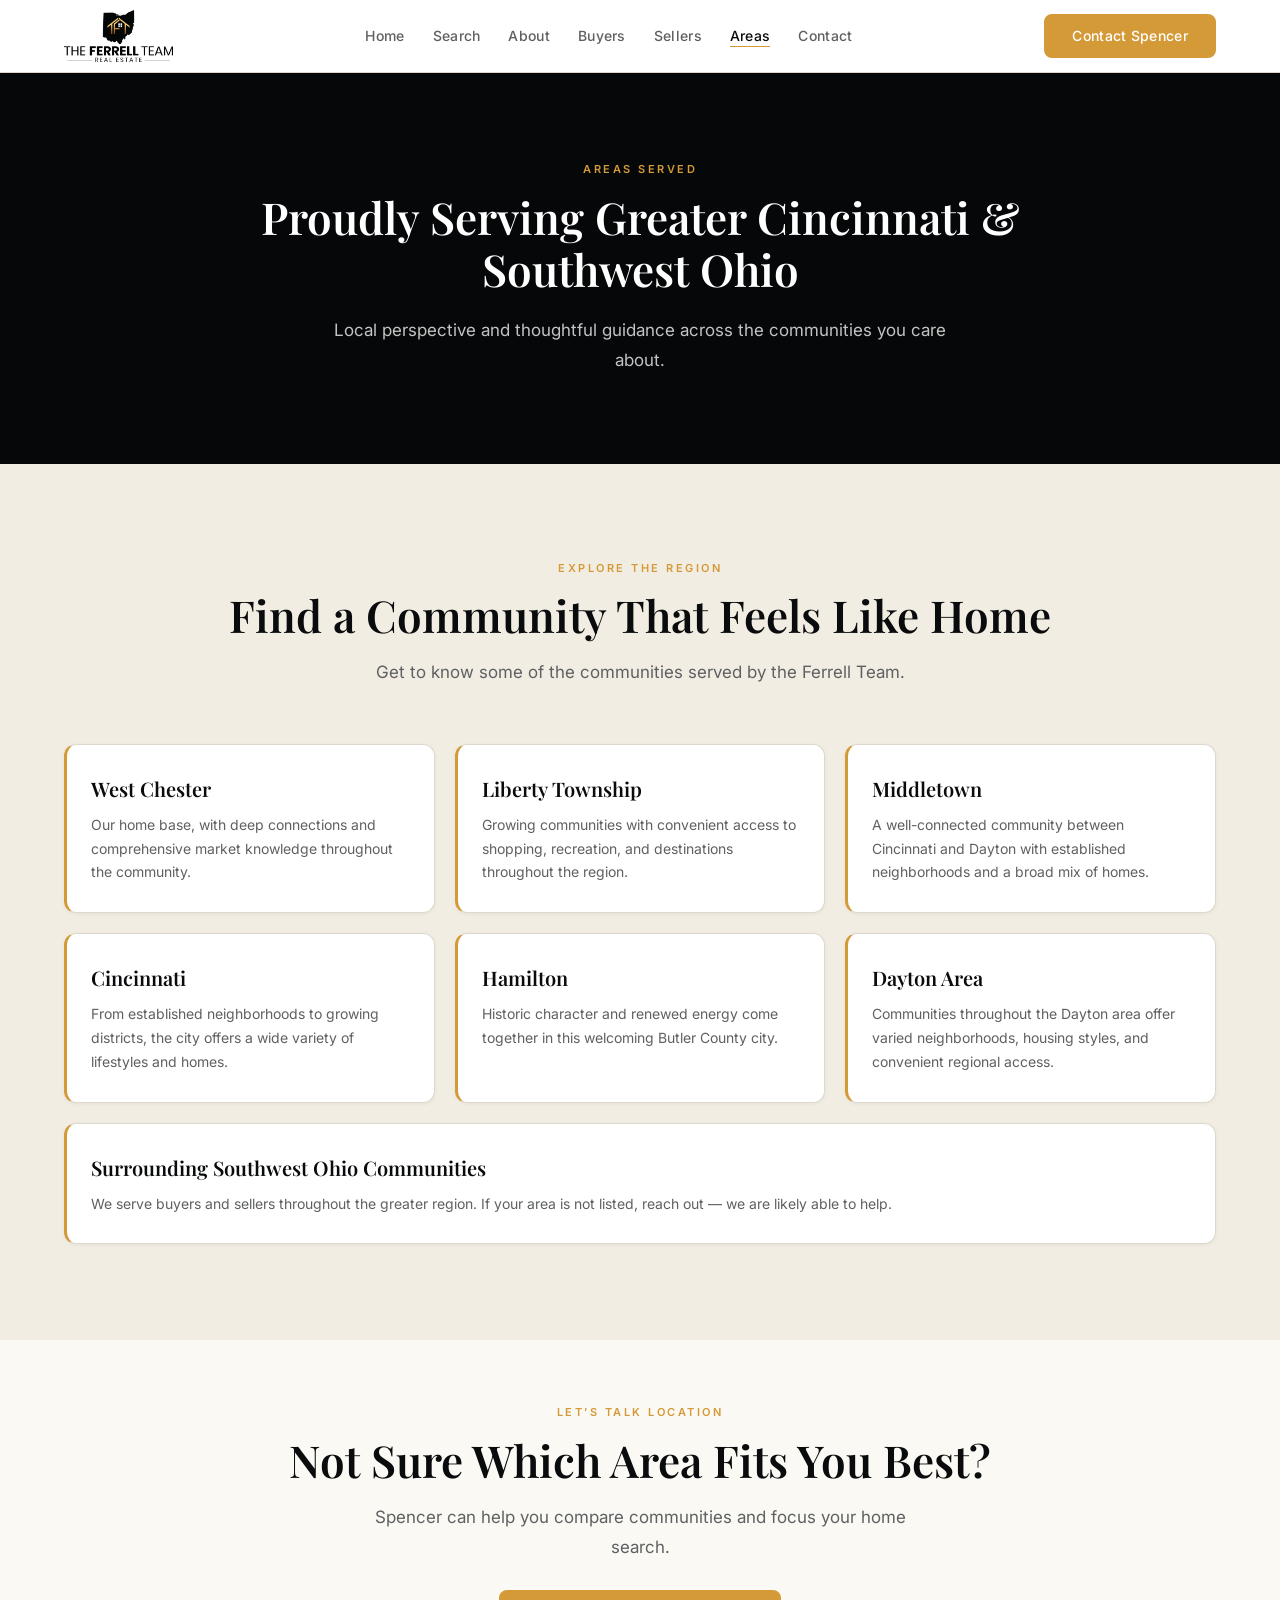
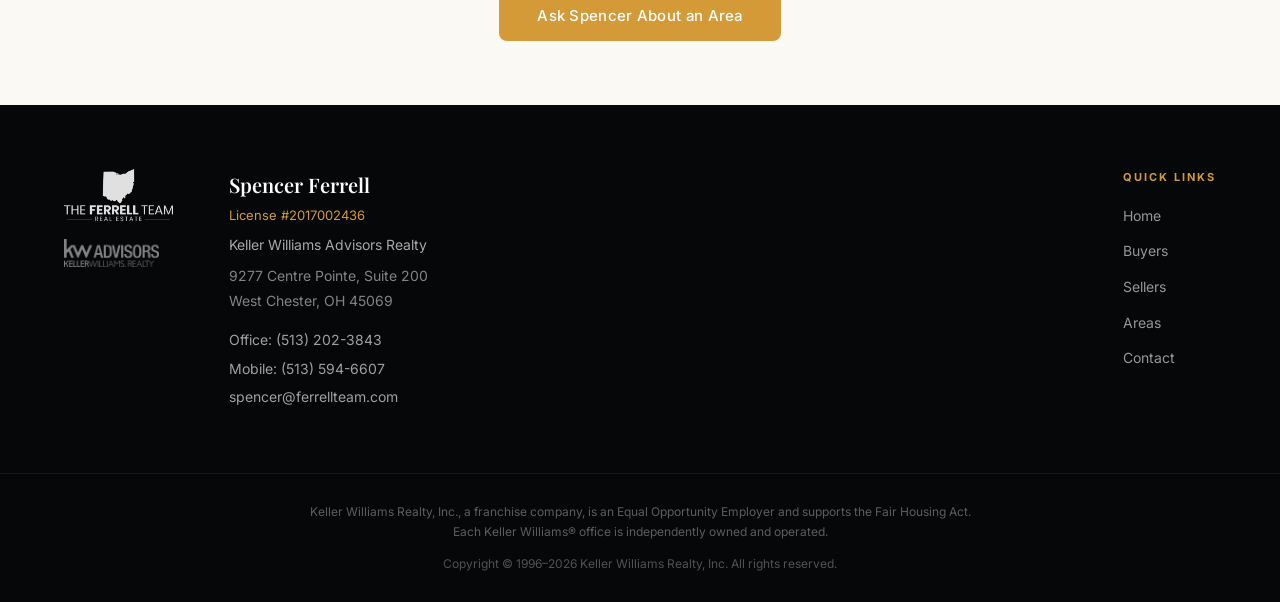
==== commit 774c984f: "initial commit" ====
--- a/areas.html
+++ b/areas.html
@@ -2,39 +2,41 @@
 <html lang="en">
 <head>
   <meta charset="UTF-8"><meta name="viewport" content="width=device-width, initial-scale=1.0">
-  <meta name="description" content="Explore the Greater Cincinnati and Southwest Ohio communities served by Kristin Moore and the K Moore Team.">
-  <title>Areas Served | K Moore Team</title>
+  <meta name="description" content="Explore the Greater Cincinnati and Southwest Ohio communities served by Spencer Ferrell and the Ferrell Team.">
+  <meta name="author" content="Spencer Ferrell, Ferrell Team">
+  <title>Areas Served | Ferrell Team</title>
   <link rel="preconnect" href="https://fonts.googleapis.com"><link rel="preconnect" href="https://fonts.gstatic.com" crossorigin>
   <link href="https://fonts.googleapis.com/css2?family=Playfair+Display:wght@400;500;600;700&family=Inter:wght@300;400;500;600&display=swap" rel="stylesheet">
-  <link rel="stylesheet" href="css/styles.css?v=20260805-1">
+  <link rel="icon" href="NewClientMaterials/FerrellTeamLogo.jpg" type="image/jpeg">
+  <link rel="stylesheet" href="css/styles.css?v=20260811-1">
 </head>
 <body>
   <header class="header" id="header"><div class="container header__inner">
-    <a href="index.html#home" class="header__logo" aria-label="K Moore Team — Home"><img src="Assets/KmooreteamLogo.png" alt="K Moore Team" class="logo-img"></a>
+    <a href="index.html#home" class="header__logo" aria-label="Ferrell Team — Home"><img src="NewClientMaterials/FerrellTeamLogoWithWordsTransparentBackground.png" alt="Ferrell Team" class="logo-img"></a>
     <nav class="nav" id="nav" aria-label="Main navigation"><ul class="nav__list"><li><a href="index.html#home" class="nav__link">Home</a></li><li><a href="index.html#search" class="nav__link">Search</a></li><li><a href="index.html#about" class="nav__link">About</a></li><li><a href="buyers.html" class="nav__link">Buyers</a></li><li><a href="sellers.html" class="nav__link">Sellers</a></li><li><a href="areas.html" class="nav__link" aria-current="page">Areas</a></li><li><a href="index.html#contact" class="nav__link">Contact</a></li></ul></nav>
-    <a href="index.html#contact" class="btn btn--gold header__cta">Contact Kristin</a><button class="hamburger" id="hamburger" aria-label="Toggle navigation menu" aria-expanded="false" aria-controls="nav"><span class="hamburger__line"></span><span class="hamburger__line"></span><span class="hamburger__line"></span></button>
+    <a href="index.html#contact" class="btn btn--gold header__cta">Contact Spencer</a><button class="hamburger" id="hamburger" aria-label="Toggle navigation menu" aria-expanded="false" aria-controls="nav"><span class="hamburger__line"></span><span class="hamburger__line"></span><span class="hamburger__line"></span></button>
   </div></header>
   <main>
     <section class="page-hero"><div class="container"><p class="section__eyebrow">Areas Served</p><h1 class="section__title">Proudly Serving Greater Cincinnati &amp; Southwest Ohio</h1><p class="section__subtitle">Local perspective and thoughtful guidance across the communities you care about.</p></div></section>
     <section class="areas section section--alt"><div class="container">
-      <div class="section__header"><p class="section__eyebrow">Explore the Region</p><h2 class="section__title">Find a Community That Feels Like Home</h2><p class="section__subtitle">Get to know some of the primary communities served by the K Moore Team.</p></div>
+      <div class="section__header"><p class="section__eyebrow">Explore the Region</p><h2 class="section__title">Find a Community That Feels Like Home</h2><p class="section__subtitle">Get to know some of the communities served by the Ferrell Team.</p></div>
       <div class="areas__grid" role="list">
         <article class="area-card" role="listitem"><h3 class="area-card__name">West Chester</h3><p class="area-card__desc">Our home base, with deep connections and comprehensive market knowledge throughout the community.</p></article>
         <article class="area-card" role="listitem"><h3 class="area-card__name">Liberty Township</h3><p class="area-card__desc">Growing communities with convenient access to shopping, recreation, and destinations throughout the region.</p></article>
-        <article class="area-card" role="listitem"><h3 class="area-card__name">Mason</h3><p class="area-card__desc">Beautiful neighborhoods, popular community amenities, and a convenient location in Warren County.</p></article>
+        <article class="area-card" role="listitem"><h3 class="area-card__name">Middletown</h3><p class="area-card__desc">A well-connected community between Cincinnati and Dayton with established neighborhoods and a broad mix of homes.</p></article>
         <article class="area-card" role="listitem"><h3 class="area-card__name">Cincinnati</h3><p class="area-card__desc">From established neighborhoods to growing districts, the city offers a wide variety of lifestyles and homes.</p></article>
-        <article class="area-card" role="listitem"><h3 class="area-card__name">Fairfield</h3><p class="area-card__desc">A well-connected Butler County community offering a broad range of homes and neighborhood settings.</p></article>
-        <article class="area-card" role="listitem"><h3 class="area-card__name">Hamilton</h3><p class="area-card__desc">Historic character and renewed energy come together in this welcoming Southwest Ohio city.</p></article>
+        <article class="area-card" role="listitem"><h3 class="area-card__name">Hamilton</h3><p class="area-card__desc">Historic character and renewed energy come together in this welcoming Butler County city.</p></article>
+        <article class="area-card" role="listitem"><h3 class="area-card__name">Dayton Area</h3><p class="area-card__desc">Communities throughout the Dayton area offer varied neighborhoods, housing styles, and convenient regional access.</p></article>
         <article class="area-card area-card--wide" role="listitem"><h3 class="area-card__name">Surrounding Southwest Ohio Communities</h3><p class="area-card__desc">We serve buyers and sellers throughout the greater region. If your area is not listed, reach out — we are likely able to help.</p></article>
       </div>
     </div></section>
-    <section class="page-cta"><div class="container"><p class="section__eyebrow">Let’s Talk Location</p><h2 class="section__title">Not Sure Which Area Fits You Best?</h2><p class="section__subtitle">Kristin can help you compare communities and focus your home search.</p><a href="index.html#contact" class="btn btn--gold btn--lg">Ask Kristin About an Area</a></div></section>
+    <section class="page-cta"><div class="container"><p class="section__eyebrow">Let’s Talk Location</p><h2 class="section__title">Not Sure Which Area Fits You Best?</h2><p class="section__subtitle">Spencer can help you compare communities and focus your home search.</p><a href="index.html#contact" class="btn btn--gold btn--lg">Ask Spencer About an Area</a></div></section>
   </main>
   <footer class="footer" aria-label="Site footer"><div class="footer__main"><div class="container footer__main-inner">
-    <div class="footer__col footer__col--brand"><img src="Assets/KmooreteamLogo.png" alt="K Moore Team" class="footer__logo"><img src="Assets/KellerWilliamsLogo.png" alt="Keller Williams Advisors Realty" class="footer__kw-logo"></div>
-    <div class="footer__col footer__col--info"><p class="footer__agent-name">Kristin Moore</p><p class="footer__license">License #2016002924</p><p class="footer__brokerage">Keller Williams Advisors Realty</p><address class="footer__address">9277 Centre Pointe, Suite 200<br>West Chester, OH 45069</address><div class="footer__contact-links"><a href="tel:5138743300">Office: (513) 874-3300</a><a href="tel:5133143483">Mobile: (513) 314-3483</a><a href="mailto:kmoore@kmooreteam.com">kmoore@kmooreteam.com</a></div></div>
+    <div class="footer__col footer__col--brand"><img src="NewClientMaterials/FerrellTeamLogoWithWordsTransparentBackground.png" alt="Ferrell Team" class="footer__logo"><img src="NewClientMaterials/KellerWilliamsLogo.png" alt="Keller Williams Advisors Realty" class="footer__kw-logo"></div>
+    <div class="footer__col footer__col--info"><p class="footer__agent-name">Spencer Ferrell</p><p class="footer__license">License #2017002436</p><p class="footer__brokerage">Keller Williams Advisors Realty</p><address class="footer__address">9277 Centre Pointe, Suite 200<br>West Chester, OH 45069</address><div class="footer__contact-links"><a href="tel:5132023843">Office: (513) 202-3843</a><a href="tel:5135946607">Mobile: (513) 594-6607</a><a href="mailto:spencer@ferrellteam.com">spencer@ferrellteam.com</a></div></div>
     <div class="footer__col footer__col--links"><h2 class="footer__links-title">Quick Links</h2><ul class="footer__links"><li><a href="index.html">Home</a></li><li><a href="buyers.html">Buyers</a></li><li><a href="sellers.html">Sellers</a></li><li><a href="areas.html">Areas</a></li><li><a href="index.html#contact">Contact</a></li></ul></div>
   </div></div><div class="footer__bottom"><div class="container footer__bottom-inner"><p class="footer__legal">Keller Williams Realty, Inc., a franchise company, is an Equal Opportunity Employer and supports the Fair Housing Act. Each Keller Williams® office is independently owned and operated.</p><p class="footer__copyright">Copyright &copy; 1996&ndash;2026 Keller Williams Realty, Inc. All rights reserved.</p></div></div></footer>
-  <script src="js/main.js?v=20260805-1"></script>
+  <script src="js/main.js?v=20260811-1"></script>
 </body>
 </html>
--- a/css/styles.css
+++ b/css/styles.css
@@ -1,7 +1,7 @@
 /* ================================================
-   K MOORE TEAM — Main Stylesheet
+   FERRELL TEAM — Main Stylesheet
    Fonts: Playfair Display (headings) + Inter (body)
-   Colors: cream / warm beige / charcoal / muted gold
+   Colors: ivory / warm stone / near-black / Ferrell gold
 ================================================ */
 
 /* ================================================
@@ -9,18 +9,18 @@
 ================================================ */
 :root {
   /* Palette */
-  --cream:         #FAF8F4;
-  --beige:         #F0EBE1;
+  --cream:         #FBF9F4;
+  --beige:         #F2EDE3;
   --white:         #FFFFFF;
-  --charcoal:      #2A2A2A;
-  --dark:          #1C1A18;
-  --text-primary:  #2A2A2A;
-  --text-secondary:#6B6460;
-  --text-muted:    #9E9A97;
-  --border:        #E2DDD6;
-  --gold:          #C4A265;
-  --gold-hover:    #A8894F;
-  --gold-light:    #EFE3CB;
+  --charcoal:      #090B0D;
+  --dark:          #050708;
+  --text-primary:  #17191B;
+  --text-secondary:#5E6062;
+  --text-muted:    #898C8F;
+  --border:        #DED8CC;
+  --gold:          #D49A38;
+  --gold-hover:    #B77921;
+  --gold-light:    #F1DFC0;
 
   /* Shadows */
   --shadow-xs: 0 1px 4px  rgba(0,0,0,0.05);
@@ -85,7 +85,7 @@
   isolation: isolate;
   overflow: hidden;
   background-color: var(--dark);
-  background-image: url('../Assets/housePicture1.png?v=20260520-2');
+  background-image: url('../NewClientMaterials/FerrellTeamBackgroundHouseCropped.jpg?v=20260811-1');
   background-size: cover;
   background-position: center;
 }
@@ -95,7 +95,7 @@
   position: absolute;
   inset: -48px 0;
   z-index: 0;
-  background-image: url('../Assets/housePicture1.png?v=20260520-2');
+  background-image: url('../NewClientMaterials/FerrellTeamBackgroundHouseCropped.jpg?v=20260811-1');
   background-size: cover;
   background-position: center;
   transform: translate3d(0, var(--bg-shift), 0) scale(1.08);
@@ -239,7 +239,7 @@
 .header__logo { flex-shrink: 0; }
 
 .logo-img {
-  height: 42px;
+  height: 52px;
   width: auto;
   display: block;
 }
@@ -636,7 +636,7 @@
    APP / QR SECTION
 ================================================ */
 .app-section {
-  background: linear-gradient(135deg, #2A2A2A 0%, #3D3228 100%);
+  background: linear-gradient(135deg, #090B0D 0%, #241B0F 100%);
   color: var(--white);
 }
 
@@ -910,6 +910,39 @@
   border-left: 3px solid #b94444;
 }
 
+.form__status {
+  font-size: 13px;
+  margin-bottom: 14px;
+  padding: 10px 14px;
+  border-radius: var(--radius-sm);
+  border-left: 3px solid;
+}
+
+.form__status--success {
+  color: #27643a;
+  background: #f1faf3;
+  border-left-color: #3d8a53;
+}
+
+.form__status--error {
+  color: #b94444;
+  background: #fff4f4;
+  border-left-color: #b94444;
+}
+
+.form__honeypot {
+  position: absolute;
+  left: -10000px;
+  width: 1px;
+  height: 1px;
+  overflow: hidden;
+}
+
+#contactSubmit:disabled {
+  cursor: wait;
+  opacity: 0.7;
+}
+
 /* ================================================
    FOOTER
 ================================================ */
@@ -933,7 +966,7 @@
 }
 
 .footer__logo {
-  height: 40px;
+  height: 52px;
   width: auto;
   /* Invert to white so logo shows on dark background */
   filter: brightness(0) invert(1);
@@ -1551,9 +1584,17 @@
 }
 
 .testimonial-card__name {
-  font-size: 14px;
+  margin-bottom: 12px;
+  font-family: var(--font-display);
+  font-size: 20px;
   font-weight: 600;
   color: var(--charcoal);
+}
+
+.testimonial-card > p:last-child {
+  color: var(--text-secondary);
+  font-size: 15px;
+  line-height: 1.75;
 }
 
 .testimonial-card__detail {
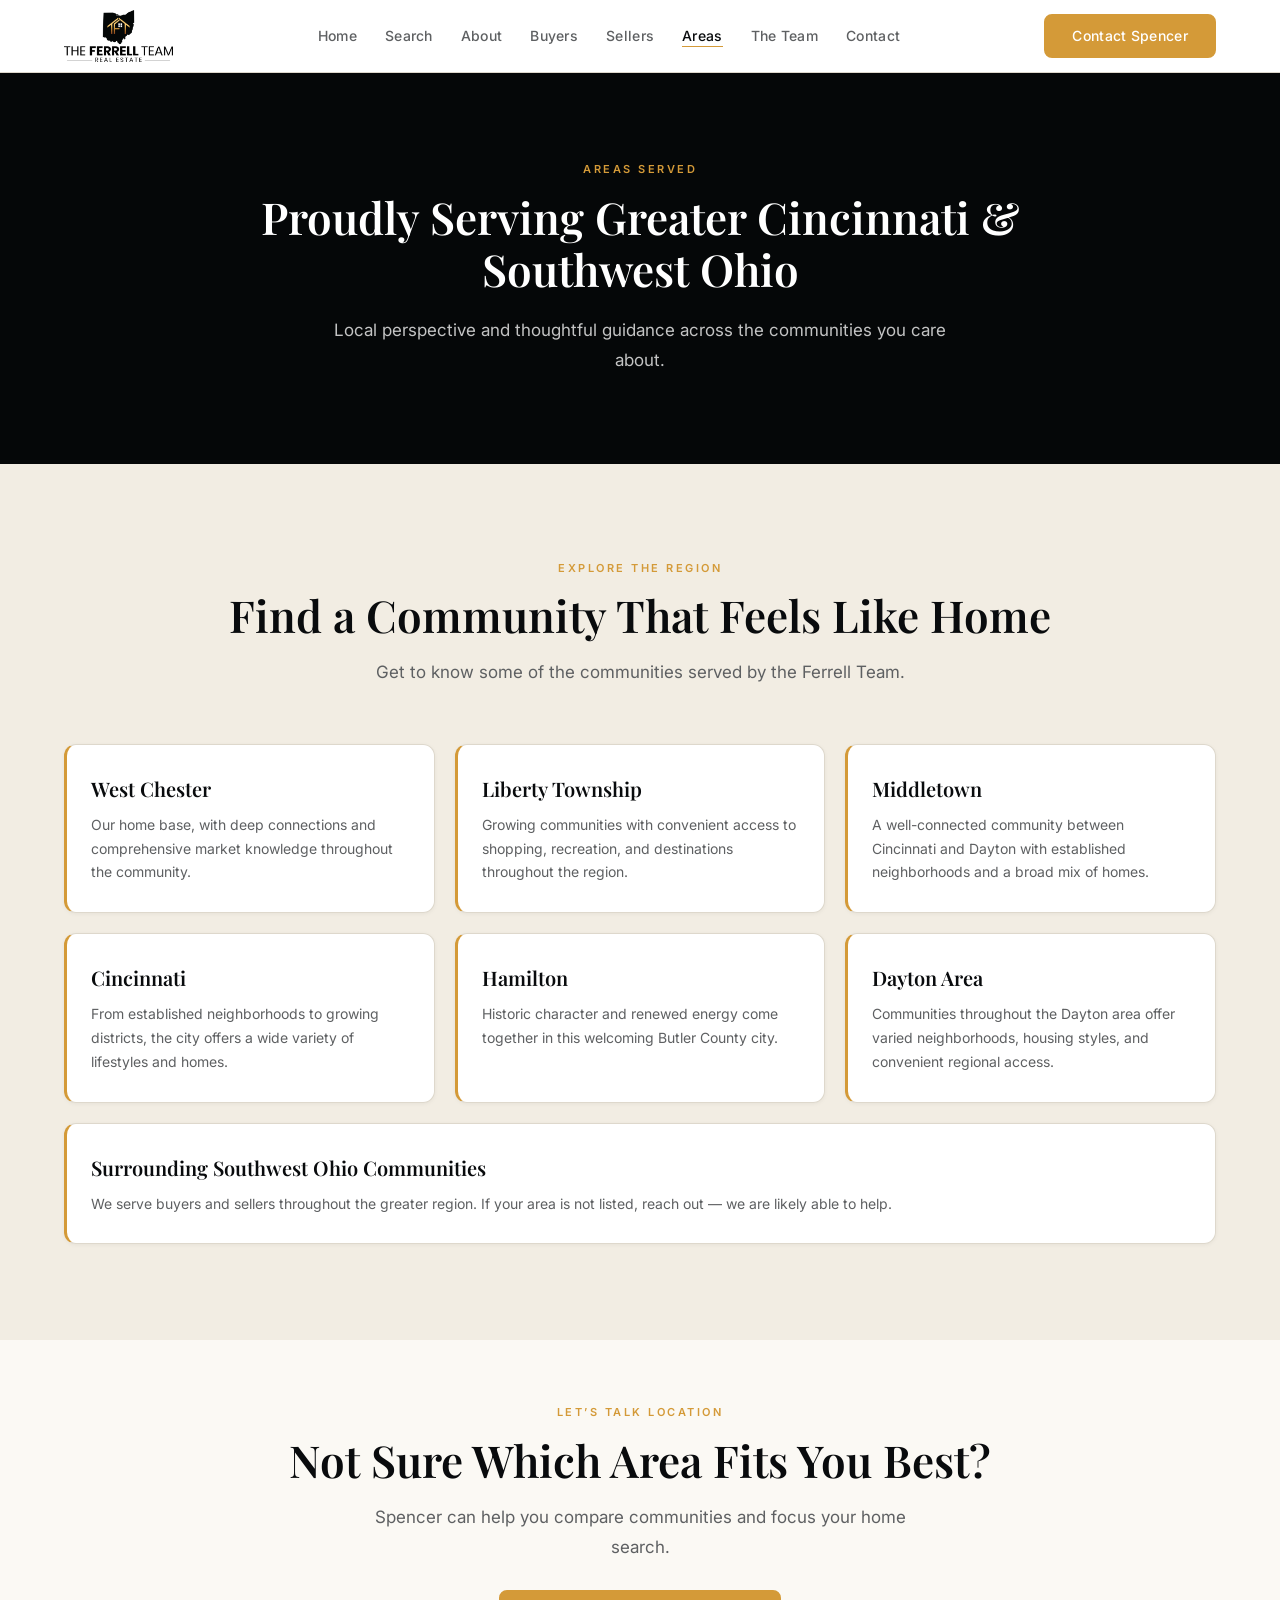
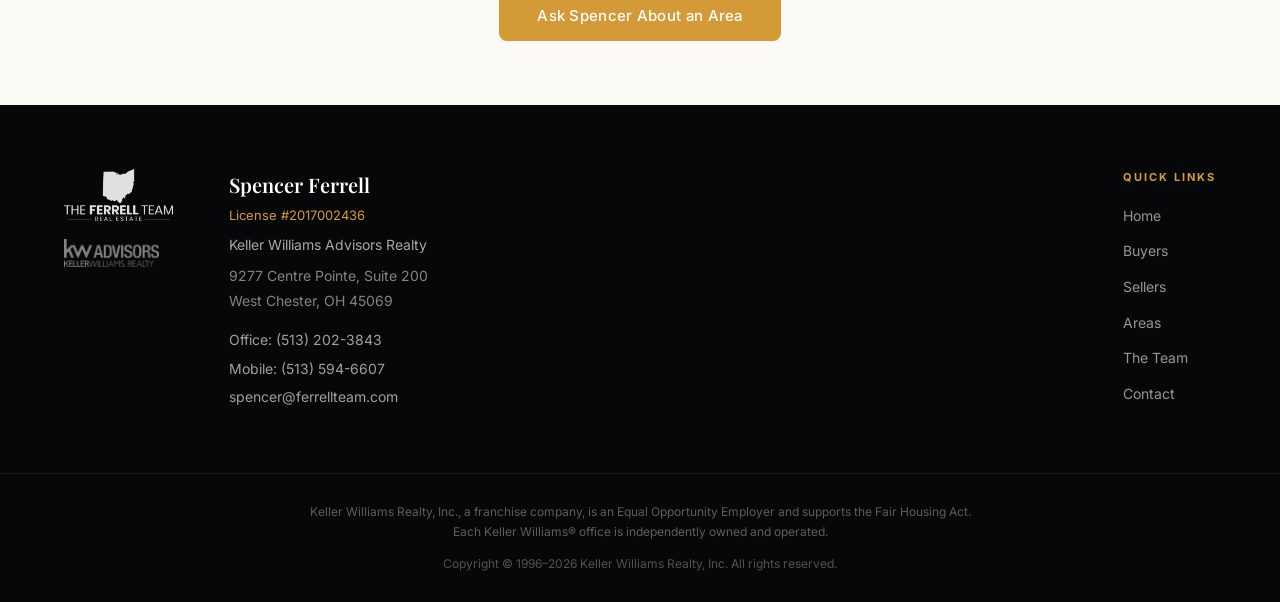
==== commit 6e025abf: "the team page added" ====
--- a/areas.html
+++ b/areas.html
@@ -13,7 +13,7 @@
 <body>
   <header class="header" id="header"><div class="container header__inner">
     <a href="index.html#home" class="header__logo" aria-label="Ferrell Team — Home"><img src="NewClientMaterials/FerrellTeamLogoWithWordsTransparentBackground.png" alt="Ferrell Team" class="logo-img"></a>
-    <nav class="nav" id="nav" aria-label="Main navigation"><ul class="nav__list"><li><a href="index.html#home" class="nav__link">Home</a></li><li><a href="index.html#search" class="nav__link">Search</a></li><li><a href="index.html#about" class="nav__link">About</a></li><li><a href="buyers.html" class="nav__link">Buyers</a></li><li><a href="sellers.html" class="nav__link">Sellers</a></li><li><a href="areas.html" class="nav__link" aria-current="page">Areas</a></li><li><a href="index.html#contact" class="nav__link">Contact</a></li></ul></nav>
+    <nav class="nav" id="nav" aria-label="Main navigation"><ul class="nav__list"><li><a href="index.html#home" class="nav__link">Home</a></li><li><a href="index.html#search" class="nav__link">Search</a></li><li><a href="index.html#about" class="nav__link">About</a></li><li><a href="buyers.html" class="nav__link">Buyers</a></li><li><a href="sellers.html" class="nav__link">Sellers</a></li><li><a href="areas.html" class="nav__link" aria-current="page">Areas</a></li><li><a href="team.html" class="nav__link">The Team</a></li><li><a href="index.html#contact" class="nav__link">Contact</a></li></ul></nav>
     <a href="index.html#contact" class="btn btn--gold header__cta">Contact Spencer</a><button class="hamburger" id="hamburger" aria-label="Toggle navigation menu" aria-expanded="false" aria-controls="nav"><span class="hamburger__line"></span><span class="hamburger__line"></span><span class="hamburger__line"></span></button>
   </div></header>
   <main>
@@ -35,7 +35,7 @@
   <footer class="footer" aria-label="Site footer"><div class="footer__main"><div class="container footer__main-inner">
     <div class="footer__col footer__col--brand"><img src="NewClientMaterials/FerrellTeamLogoWithWordsTransparentBackground.png" alt="Ferrell Team" class="footer__logo"><img src="NewClientMaterials/KellerWilliamsLogo.png" alt="Keller Williams Advisors Realty" class="footer__kw-logo"></div>
     <div class="footer__col footer__col--info"><p class="footer__agent-name">Spencer Ferrell</p><p class="footer__license">License #2017002436</p><p class="footer__brokerage">Keller Williams Advisors Realty</p><address class="footer__address">9277 Centre Pointe, Suite 200<br>West Chester, OH 45069</address><div class="footer__contact-links"><a href="tel:5132023843">Office: (513) 202-3843</a><a href="tel:5135946607">Mobile: (513) 594-6607</a><a href="mailto:spencer@ferrellteam.com">spencer@ferrellteam.com</a></div></div>
-    <div class="footer__col footer__col--links"><h2 class="footer__links-title">Quick Links</h2><ul class="footer__links"><li><a href="index.html">Home</a></li><li><a href="buyers.html">Buyers</a></li><li><a href="sellers.html">Sellers</a></li><li><a href="areas.html">Areas</a></li><li><a href="index.html#contact">Contact</a></li></ul></div>
+    <div class="footer__col footer__col--links"><h2 class="footer__links-title">Quick Links</h2><ul class="footer__links"><li><a href="index.html">Home</a></li><li><a href="buyers.html">Buyers</a></li><li><a href="sellers.html">Sellers</a></li><li><a href="areas.html">Areas</a></li><li><a href="team.html">The Team</a></li><li><a href="index.html#contact">Contact</a></li></ul></div>
   </div></div><div class="footer__bottom"><div class="container footer__bottom-inner"><p class="footer__legal">Keller Williams Realty, Inc., a franchise company, is an Equal Opportunity Employer and supports the Fair Housing Act. Each Keller Williams® office is independently owned and operated.</p><p class="footer__copyright">Copyright &copy; 1996&ndash;2026 Keller Williams Realty, Inc. All rights reserved.</p></div></div></footer>
   <script src="js/main.js?v=20260811-1"></script>
 </body>
--- a/css/styles.css
+++ b/css/styles.css
@@ -630,6 +630,93 @@
   font-size: 14px;
   color: var(--text-secondary);
   line-height: 1.7;
+}
+
+/* ================================================
+   TEAM
+================================================ */
+.team__grid {
+  display: grid;
+  grid-template-columns: repeat(3, minmax(0, 1fr));
+  gap: 24px;
+}
+
+.team-card {
+  overflow: hidden;
+  background: var(--white);
+  border: 1px solid var(--border);
+  border-radius: var(--radius);
+  box-shadow: var(--shadow-xs);
+  transition: transform var(--ease), box-shadow var(--ease), border-color var(--ease);
+}
+
+.team-card:hover {
+  transform: translateY(-5px);
+  border-color: var(--gold-light);
+  box-shadow: var(--shadow-lg);
+}
+
+.team-card__photo-placeholder {
+  display: grid;
+  place-items: center;
+  aspect-ratio: 4 / 3;
+  overflow: hidden;
+  background:
+    radial-gradient(circle at 50% 42%, rgba(212,154,56,0.18) 0 19%, transparent 20%),
+    linear-gradient(145deg, #17191b, #050708);
+}
+
+.team-card__photo-placeholder span {
+  display: grid;
+  place-items: center;
+  width: 72px;
+  height: 72px;
+  border: 1px solid rgba(212,154,56,0.55);
+  border-radius: 50%;
+  color: var(--gold);
+  font-family: var(--font-display);
+  font-size: 26px;
+  font-weight: 600;
+}
+
+.team-card__content { padding: 28px; }
+
+.team-card__eyebrow {
+  margin-bottom: 8px;
+  color: var(--gold);
+  font-size: 10px;
+  font-weight: 700;
+  letter-spacing: 1.8px;
+  text-transform: uppercase;
+}
+
+.team-card__name {
+  margin-bottom: 4px;
+  color: var(--charcoal);
+  font-family: var(--font-display);
+  font-size: 23px;
+  font-weight: 600;
+}
+
+.team-card__role {
+  margin-bottom: 16px;
+  color: var(--text-secondary);
+  font-size: 13px;
+  font-weight: 600;
+}
+
+.team-card__bio {
+  color: var(--text-secondary);
+  font-size: 14px;
+  line-height: 1.75;
+}
+
+@media (max-width: 900px) {
+  .team__grid { grid-template-columns: repeat(2, minmax(0, 1fr)); }
+}
+
+@media (max-width: 560px) {
+  .team__grid { grid-template-columns: 1fr; }
 }
 
 /* ================================================
